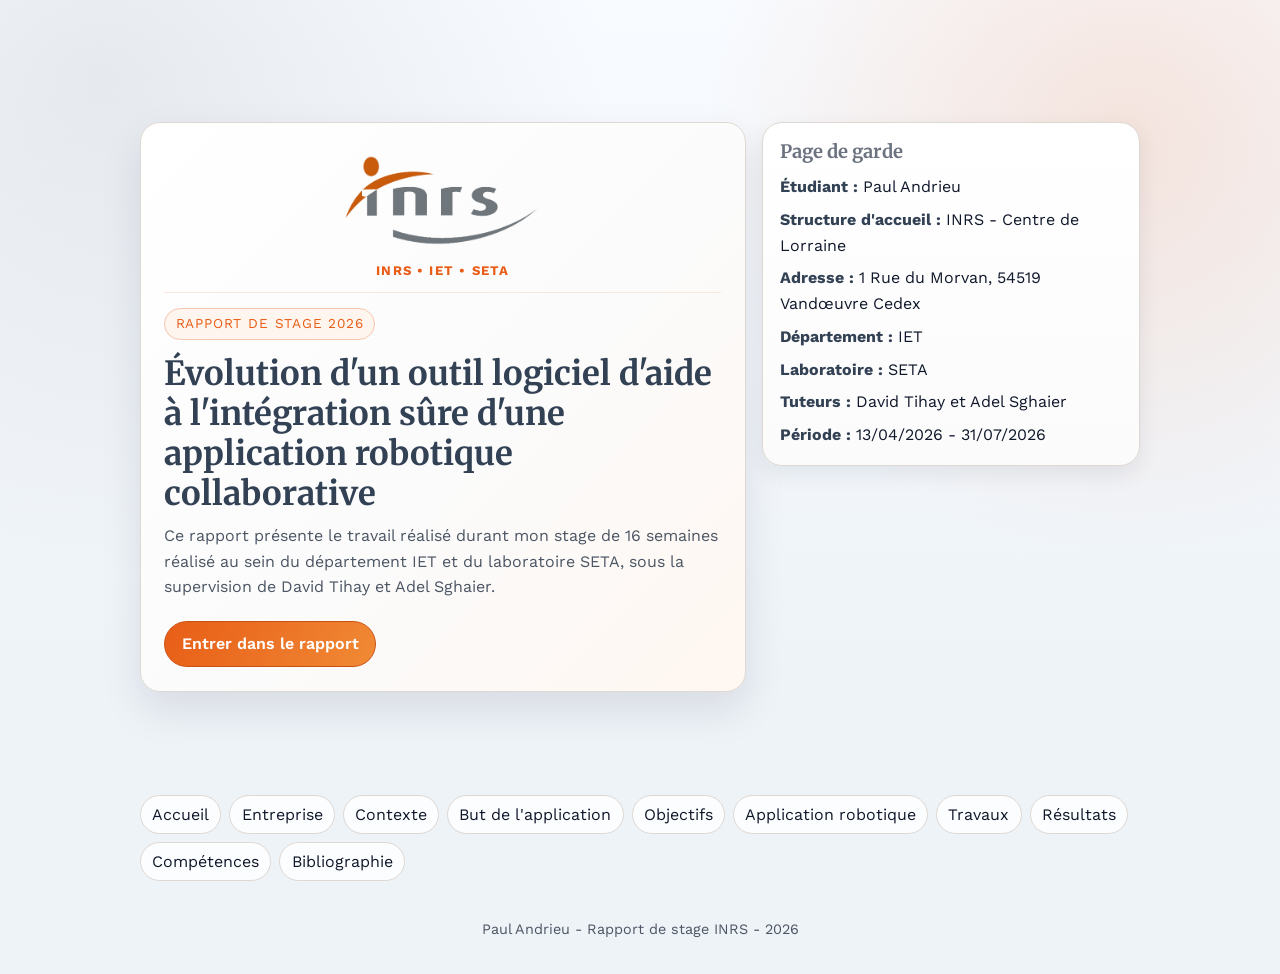
==== index.html @ 903f8e4b "Ajout du rapport de stage" ====
<!DOCTYPE html>
<html lang="fr">

<head>
	<meta charset="UTF-8" />
	<meta name="viewport" content="width=device-width, initial-scale=1.0" />
	<title>Rapport de stage - INRS SETA</title>
	<link rel="preconnect" href="https://fonts.googleapis.com" />
	<link rel="preconnect" href="https://fonts.gstatic.com" crossorigin />
	<link
		href="https://fonts.googleapis.com/css2?family=Merriweather:wght@400;700&family=Work+Sans:wght@400;500;700&display=swap"
		rel="stylesheet" />
	<link rel="stylesheet" href="styles.css" />
</head>

<body>
	<header class="cover" id="top">
		<div class="container cover-grid">
			<div class="cover-main">
				<div class="cover-brand">
					<img class="cover-logo" src="img/logo.png" alt="Logo de l'INRS" />
					<p class="cover-kicker">INRS • IET • SETA</p>
				</div>
				<span class="tag">Rapport de stage 2026</span>
				<h1>Évolution d'un outil logiciel d'aide à l'intégration sûre d'une application robotique collaborative
				</h1>
				<p class="subtitle">
					Ce rapport présente le travail réalisé durant mon stage de 16 semaines réalisé au sein du
					département IET et du laboratoire SETA, sous la supervision de David Tihay et Adel Sghaier.
				</p>
				<a class="cover-cta" href="entreprise.html">Entrer dans le rapport</a>
			</div>
			<aside class="cover-side" aria-label="Informations de garde">
				<h2>Page de garde</h2>
				<p><strong>Étudiant :</strong> Paul Andrieu</p>
				<p><strong>Structure d'accueil :</strong> INRS - Centre de Lorraine</p>
				<p><strong>Adresse :</strong> 1 Rue du Morvan, 54519 Vandœuvre Cedex</p>
				<p><strong>Département :</strong> IET</p>
				<p><strong>Laboratoire :</strong> SETA</p>
				<p><strong>Tuteurs :</strong> David Tihay et Adel Sghaier</p>
				<p><strong>Période :</strong> 13/04/2026 - 31/07/2026</p>
			</aside>
		</div>
	</header>

	<nav class="container nav-portfolio" aria-label="Sommaire">
		<a href="index.html">Accueil</a>
		<a href="entreprise.html">Entreprise</a>
		<a href="contexte.html">Contexte</a>
		<a href="but.html">But de l'application</a>
		<a href="objectifs.html">Objectifs</a>
		<a href="application.html">Application robotique</a>
		<a href="travaux.html">Travaux</a>
		<a href="resultats.html">Résultats</a>
		<a href="competences.html">Compétences</a>
		<a href="biblio.html">Bibliographie</a>
	</nav>

	<footer class="container">
		<p>Paul Andrieu - Rapport de stage INRS - 2026</p>
	</footer>
</body>

</html>
---- styles.css ----
:root {
	--bg: #eef3f8;
	--bg-2: #f8fbff;
	--card: #ffffff;
	--ink: #0f172a;
	--muted: #4b5563;
	--title: #6b7280;
	--title-dark: #334155;
	--accent: #e85d17;
	--accent-2: #e85d17;
	--accent-soft: #fff0e8;
	--line: #ded8d2;
	--shadow: 0 18px 42px rgba(15, 23, 42, 0.1);
	--shadow-soft: 0 8px 22px rgba(15, 23, 42, 0.08);
}

* {
	box-sizing: border-box;
	margin: 0;
	padding: 0;
}

body {
	font-family: "Work Sans", sans-serif;
	color: var(--ink);
	background:
		radial-gradient(circle at 8% 8%, rgba(107, 114, 128, 0.12) 0%, transparent 34%),
		radial-gradient(circle at 88% 14%, rgba(232, 93, 23, 0.14) 0%, transparent 30%),
		linear-gradient(180deg, var(--bg-2) 0%, var(--bg) 70%);
	line-height: 1.6;
	min-height: 100vh;
}

.container {
	width: min(1000px, 92%);
	margin: 0 auto;
}

.cover {
	padding: 2.6rem 0 1.2rem;
	min-height: 88vh;
	display: flex;
	align-items: center;
}

.cover-grid {
	display: grid;
	grid-template-columns: 1.6fr 1fr;
	gap: 1rem;
	align-items: start;
	animation: fadeIn 700ms ease-out;
}

.cover-main {
	background: linear-gradient(135deg, #ffffff 0%, #fbfbfb 55%, #fff7f1 100%);
	border: 1px solid var(--line);
	border-radius: 20px;
	padding: 1.4rem 1.45rem 1.5rem;
	box-shadow: var(--shadow);
}

.cover-brand {
	display: grid;
	justify-items: center;
	gap: 0.3rem;
	margin-bottom: 0.9rem;
	padding-bottom: 0.7rem;
	border-bottom: 1px solid rgba(232, 93, 23, 0.12);
}

.cover-side {
	background: linear-gradient(180deg, #ffffff 0%, #fbfbfb 100%);
	border: 1px solid var(--line);
	border-radius: 20px;
	padding: 1.1rem;
	box-shadow: var(--shadow-soft);
	display: grid;
	gap: 0.45rem;
}

.cover-side h2 {
	font-size: 1.15rem;
	margin-bottom: 0.25rem;
	color: var(--title);
}

.cover-kicker {
	text-transform: uppercase;
	letter-spacing: 0.09em;
	font-size: 0.82rem;
	color: var(--accent-2);
	margin: 0;
	font-weight: 700;
}

.cover-cta {
	display: inline-block;
	margin-top: 0.9rem;
	background: linear-gradient(120deg, #e85d17 0%, #f08a35 100%);
	color: #ffffff;
	text-decoration: none;
	padding: 0.58rem 1.02rem;
	border-radius: 999px;
	border: 1px solid #c95212;
	font-weight: 600;
	transition: transform 150ms ease, box-shadow 150ms ease;
}

.cover-cta:hover {
	transform: translateY(-1px);
	box-shadow: 0 10px 20px rgba(232, 93, 23, 0.26);
}

.tag {
	display: inline-block;
	font-size: 0.85rem;
	letter-spacing: 0.06em;
	text-transform: uppercase;
	background: #fff5ef;
	color: var(--accent-2);
	border: 1px solid #f6c7ae;
	padding: 0.25rem 0.65rem;
	border-radius: 999px;
	margin: 0 0 0.9rem;
}

h1,
h2,
h3,
h4,
h5 {
	font-family: "Merriweather", serif;
	line-height: 1.2;
	color: var(--title);
}

h1 {
	font-size: clamp(1.95rem, 2.6vw, 3rem);
	margin-bottom: 0.6rem;
	color: var(--title-dark);
}

strong.a {
	font-weight: 700;
	color: var(--title);
}

.site-footer {
	margin-top: 40px;
	padding-bottom: 30px;
}

.page-navigation {
	display: flex;
	justify-content: space-between;
	gap: 20px;
	margin-bottom: 25px;
}

.nav-btn {
	display: flex;
	align-items: center;
	gap: 12px;
	text-decoration: none;
	background-color: #ffffff;
	border: 1px solid #e2e8f0;
	padding: 12px 20px;
	border-radius: 12px;
	color: #6b7280;
	font-weight: 500;
	box-shadow: 0 2px 4px rgba(0, 0, 0, 0.02);
	transition: all 0.2s ease;
	flex: 1;
	max-width: 280px;
}


.btn-next {
	margin-left: auto;
	justify-content: flex-end;
	border-right: 4px solid #e85d17;
}

.btn-prev {
	justify-content: flex-start;
	border-left: 4px solid #e85d17;
}

.nav-btn:hover {
	background-color: #f8fafc;
	transform: translateY(-1px);
	box-shadow: 0 4px 6px -1px rgba(0, 0, 0, 0.05);
}

.nav-text {
	display: flex;
	flex-direction: column;
	font-size: 0.95rem;
	line-height: 1.3;
}

.nav-text small {
	color: #e85d17;
	font-weight: 400;
	font-size: 0.8rem;
}

.arrow {
	font-size: 1.1rem;
	font-weight: bold;
}

.footer-divider {
	border: 0;
	border-top: 1px solid #e2e8f0;
	margin-bottom: 15px;
}

.footer-credits {
	text-align: center;
	font-size: 0.85rem;
	color: #64748b;
}

b,
strong {
	font-weight: 700;
	color: var(--title-dark);
}

.subtitle {
	color: var(--muted);
	max-width: 70ch;
	margin-bottom: 0.4rem;
}

.nav-portfolio {
	display: flex;
	flex-wrap: wrap;
	gap: 0.5rem;
	margin-top: 0.2rem;
	margin-bottom: 1.6rem;
}

.nav-portfolio a {
	color: var(--ink);
	text-decoration: none;
	border: 1px solid var(--line);
	background: rgba(255, 255, 255, 0.82);
	padding: 0.35rem 0.7rem;
	border-radius: 999px;
	transition: transform 150ms ease, border-color 150ms ease;
}

.nav-portfolio a:hover {
	transform: translateY(-1px);
	border-color: var(--accent);
}

.page-grid {
	display: grid;
	gap: 1rem;
	padding: 0.2rem 0 2rem;
}

.page-header {
	padding: 1.5rem 0 0.7rem;
	animation: fadeIn 700ms ease-out;
}

.page-title-card {
	background: linear-gradient(130deg, #ffffff 0%, #fbfbfb 100%);
	border: 1px solid var(--line);
	border-radius: 18px;
	padding: 1rem 1.1rem;
	box-shadow: var(--shadow);
}

.top-nav {
	display: flex;
	flex-wrap: wrap;
	gap: 0.45rem;
	margin-top: 0.8rem;
}

.top-nav a {
	color: var(--ink);
	text-decoration: none;
	border: 1px solid var(--line);
	background: rgba(255, 255, 255, 0.88);
	padding: 0.32rem 0.68rem;
	border-radius: 999px;
}

.top-nav a:hover {
	border-color: var(--accent);
}

.logo-card {
	display: grid;
	gap: 0.55rem;
	align-items: center;
	justify-items: center;
	padding: 1.1rem;
	background: linear-gradient(160deg, #ffffff 0%, #f6faff 100%);
	border: 1px solid var(--line);
	border-radius: 18px;
	box-shadow: var(--shadow-soft);
}

.brand-logo {
	width: min(320px, 90%);
	height: auto;
	object-fit: contain;
}

.cover-logo {
	width: min(210px, 76%);
	display: block;
	margin: 0 auto;
}

.two-col {
	display: grid;
	grid-template-columns: 1.35fr 1fr;
	gap: 1rem;
}

.presentation-slide-card {
	padding: 0;
	overflow: hidden;
	border-color: var(--line);
}

.presentation-slide-figure {
	display: grid;
	gap: 0;
}

.presentation-slide-image {
	display: block;
	width: 100%;
	height: auto;
	object-fit: contain;
	max-height: 78vh;
}

.presentation-slide-figure figcaption {
	padding: 0.75rem 1rem;
	font-size: 0.92rem;
	color: var(--muted);
	text-align: center;
	border-top: 1px solid var(--line);
	background: linear-gradient(180deg, #ffffff 0%, #fbfbfb 100%);
}

.work-environment-card {
	background: linear-gradient(180deg, #ffffff 0%, #fbfbfb 100%);
	border-color: var(--line);
	box-shadow: var(--shadow);
}

.section-heading {
	display: grid;
	gap: 0.4rem;
	margin-bottom: 1rem;
	padding-bottom: 0.85rem;
	border-bottom: 1px solid rgba(232, 93, 23, 0.12);
}

.section-heading h2 {
	font-size: clamp(1.55rem, 2.2vw, 2.1rem);
	color: var(--title);
}

.work-environment-body {
	display: grid;
	gap: 0.9rem;
	max-width: 78ch;
}

.work-environment-body p {
	font-size: 1.02rem;
	line-height: 1.75;
	color: #243144;
}

.work-environment-lead {
	padding: 0.95rem 1rem;
	background: linear-gradient(180deg, #fff9f4 0%, #ffffff 100%);
	border-left: 4px solid var(--accent);
	border-radius: 12px;
	box-shadow: 0 8px 20px rgba(232, 93, 23, 0.08);
}

.work-environment-list {
	list-style: disc;
	margin: 0.2rem 0 0.2rem 1.4rem;
	display: grid;
	gap: 0.55rem;
	color: #243144;
	font-size: 1.02rem;
	line-height: 1.65;
}

.work-environment-list li::marker {
	color: var(--accent);
}

.card {
	background: var(--card);
	border: 1px solid var(--line);
	border-radius: 18px;
	box-shadow: var(--shadow-soft);
	padding: 1.1rem;
	animation: rise 550ms ease-out;
}

.card h2 {
	font-size: 1.22rem;
	margin-bottom: 0.55rem;
}

.card h3,
.card h4,
.card h5 {
	font-family: "Merriweather", serif;
	color: var(--title);
}

.meta {
	display: grid;
	grid-template-columns: repeat(auto-fit, minmax(220px, 1fr));
	gap: 0.5rem;
	margin-top: 0.8rem;
}

.meta p {
	border-left: 3px solid var(--accent);
	padding-left: 0.55rem;
	color: #33322f;
}

ul {
	margin: 0.5rem 0 0.2rem 1.2rem;
}

.figures-grid {
	display: grid;
	grid-template-columns: repeat(auto-fit, minmax(260px, 1fr));
	gap: 0.9rem;
	margin-top: 0.9rem;
}

.figure-placeholder {
	display: grid;
	gap: 0.45rem;
}
.figure-placeholder a {
	scroll-margin-top: 100px;
}


.figure-image {
	width: 100%;
	height: auto;
	max-height: 380px;
	object-fit: cover;
	border: 1px solid #e1d7cf;
	border-radius: 12px;
	box-shadow: 0 6px 14px rgba(70, 48, 34, 0.12);
}

.figure-placeholder figcaption {
	font-size: 0.9rem;
	color: var(--muted);
}

footer {
	color: var(--muted);
	font-size: 0.9rem;
	padding: 0.7rem 0 2.1rem;
	text-align: center;
}

@media (max-width: 640px) {
	.cover {
		min-height: auto;
		padding-top: 1.4rem;
		padding-bottom: 0.5rem;
	}

	.cover-grid {
		grid-template-columns: 1fr;
	}

	.cover-main,
	.cover-side {
		padding: 1rem;
	}

	.cover-logo {
		width: min(180px, 80%);
	}

	.two-col {
		grid-template-columns: 1fr;
	}

	.nav-portfolio {
		margin-bottom: 1rem;
	}

	.card {
		padding: 1rem;
	}

	.work-environment-body p {
		font-size: 0.98rem;
	}

	.work-environment-list {
		font-size: 0.98rem;
		margin-left: 1.2rem;
	}
}

@keyframes fadeIn {
	from {
		opacity: 0;
		transform: translateY(8px);
	}

	to {
		opacity: 1;
		transform: translateY(0);
	}
}

@keyframes rise {
	from {
		opacity: 0;
		transform: translateY(10px);
	}

	to {
		opacity: 1;
		transform: translateY(0);
	}
}

.stack-table {
	width: 100%;
	border-collapse: collapse;
	margin-top: 0.5rem;
	background: var(--card);
	border: 1px solid var(--line);
	border-radius: 8px;
	overflow: hidden;
	font-size: 0.95rem;
}

.stack-table th,
.stack-table td {
	padding: 0.8rem 1rem;
	text-align: left;
	vertical-align: top;
}

.stack-table th {
	background-color: var(--accent-soft);
	color: var(--accent);
	font-weight: 700;
	font-family: "Merriweather", serif;
	border-bottom: 2px solid var(--line);
}

.stack-table tr:not(:last-child) {
	border-bottom: 1px solid var(--line);
}

.stack-table td:first-child {
	width: 30%;
	background-color: #fcfdfe;
}

.tech-cell {
	width: 25%;
	text-align: center;
	vertical-align: middle !important;
	background-color: #fcfdfe;
	padding: 1rem !important;
}

.table-logo {
	max-height: 35px;
	width: auto;
	max-width: 90px;
	object-fit: contain;
	display: inline-block;
	margin: 0.2rem;
	filter: drop-shadow(0 1px 3px rgba(0, 0, 0, 0.05));
}

.tech-title {
	font-family: "Work Sans", sans-serif;
	font-size: 1.05rem;
	font-weight: 700;
	color: var(--title-dark);
	margin-bottom: 0.35rem;
}

.info-block {
	margin: 1.5rem 0;
}

.tags-grid {
	display: flex;
	flex-wrap: wrap;
	gap: 0.5rem;
	margin-top: 0.8rem;
}

.tags-grid span {
	font-size: 0.88rem;
	padding: 0.35rem 0.75rem;
	border-radius: 6px;
	font-weight: 500;
	border: 1px solid transparent;
}

.danger-tags span {
	background-color: #fdf2f2;
	color: #9b1c1c;
	border-color: #fbd5d5;
}

.prevention-tags span {
	background-color: #f3faf7;
	color: #03543f;
	border-color: #def7ec;
}

.note-text {
	font-size: 0.9rem;
	color: #6b7280;
	border-left: 3px solid var(--line);
	padding-left: 0.8rem;
	margin-top: 1.2rem;
}

.steps-container {
	display: flex;
	flex-wrap: wrap;
	gap: 12px;
	margin: 20px 0;
	justify-content: space-between;
}

.step-badge {
	display: flex;
	align-items: center;
	background-color: #f7f7f7;
	border-left: 4px solid var(--accent);
	padding: 8px 14px;
	border-radius: 4px 12px 12px 4px;
	box-shadow: 0 1px 3px rgba(0, 0, 0, 0.05);
	flex: 1 1 calc(20% - 12px);
	min-width: 160px;
}

.step-link {
	text-decoration: none;
	color: inherit;
	transition: transform 150ms ease, box-shadow 150ms ease, border-color 150ms ease;
}

.step-link:hover {
	transform: translateY(-2px);
	box-shadow: 0 8px 18px rgba(232, 93, 23, 0.14);
	border-left-color: var(--accent-2);
}

.step-number {
	font-weight: bold;
	color: var(--accent);
	margin-right: 8px;
	font-size: 1.1em;
}

.step-text {
	font-size: 0.9rem;
	font-weight: 600;
	color: #334155;
	line-height: 1.2;
}

.objectives-wrapper {
	display: flex;
	flex-direction: column;
	gap: 20px;
	margin-top: 15px;

}


.objective-card {
	background-color: #ffffff;
	border: 1px solid var(--line);
	border-left: 5px solid var(--accent);
	padding: 18px 20px;
	border-radius: 6px;
	box-shadow: 0 1px 3px rgba(0, 0, 0, 0.05);
}

.objective-content h3 {
	margin: 0 0 8px 0;
	color: var(--title-dark);
	font-size: 1.1rem;
}

.objective-content p {
	margin: 0;
	color: #475569;
	font-size: 0.95rem;
	line-height: 1.5;
}

.result-video-section {
    display: grid;
    gap: 1rem;
    scroll-snap-align: center;
	position: relative;
   
}


.result-video-body {
	display: grid;
	gap: 0.85rem;
}

.result-video-body p {
	color: #475569;
	line-height: 1.7;
}

.result-video {
	width: 100%;
	aspect-ratio: 16 / 9; 
	max-height: 50vh;
	border-radius: 14px;
	border: 1px solid var(--line);
	background: #000;
	box-shadow: var(--shadow-soft);
}

.scroll-anchor {
	position: absolute;
	top: 50%;
	left: 0;
	width: 1px;
	height: 1px;
	scroll-margin-top: 50vh;
	pointer-events: none;
}

html {
	scroll-behavior: smooth;
	scroll-snap-type: y proximity; scroll-snap-type: y proximity; 
}

.architecture-grid {
	display: flex;
	flex-wrap: wrap;
	gap: 30px;
	margin-top: 25px;
}

.architecture-text,
.architecture-diagram {
	flex: 1 1 calc(50% - 15px);
	min-width: 320px;
}

.code-screenshot,
.architecture-figure {
	margin: 20px 0 10px 0;
	text-align: center;
}

.embedded-img {
	max-width: 100%;
	height: auto;
	border-radius: 6px;
	box-shadow: 0 2px 8px rgba(0, 0, 0, 0.08);
	cursor: zoom-in;
	transition: transform 0.2s ease;
}

.embedded-img:hover {
	transform: scale(1.02);
}

.diagram-shadow {
	border: 1px solid #e2e8f0;
	background-color: #1e1e1e;
	padding: 10px;
}

figcaption {
	margin-top: 8px;
	font-size: 0.85rem;
	color: #64748b;
	font-style: italic;
}

code {
	background-color: #f1f5f9;
	color: #0f172a;
	padding: 2px 6px;
	border-radius: 4px;
	font-family: 'Courier New', Courier, monospace;
	font-size: 0.9em;
}

.lightbox-overlay {
	position: fixed;
	inset: 0;
	display: none;
	align-items: center;
	justify-content: center;
	background: rgba(15, 23, 42, 0.9);
	z-index: 1000;
	padding: 40px;
	cursor: zoom-out;
}

.lightbox-overlay:target {
	display: flex;
}

.lightbox-overlay img {
	max-width: 90vw;
	max-height: 90vh;
	border-radius: 8px;
	box-shadow: 0 8px 40px rgba(0, 0, 0, 0.5);
}

.lightbox-close {
	position: absolute;
	top: 24px;
	right: 32px;
	color: #fff;
	font-size: 2rem;
	line-height: 1;
	text-decoration: none;
}
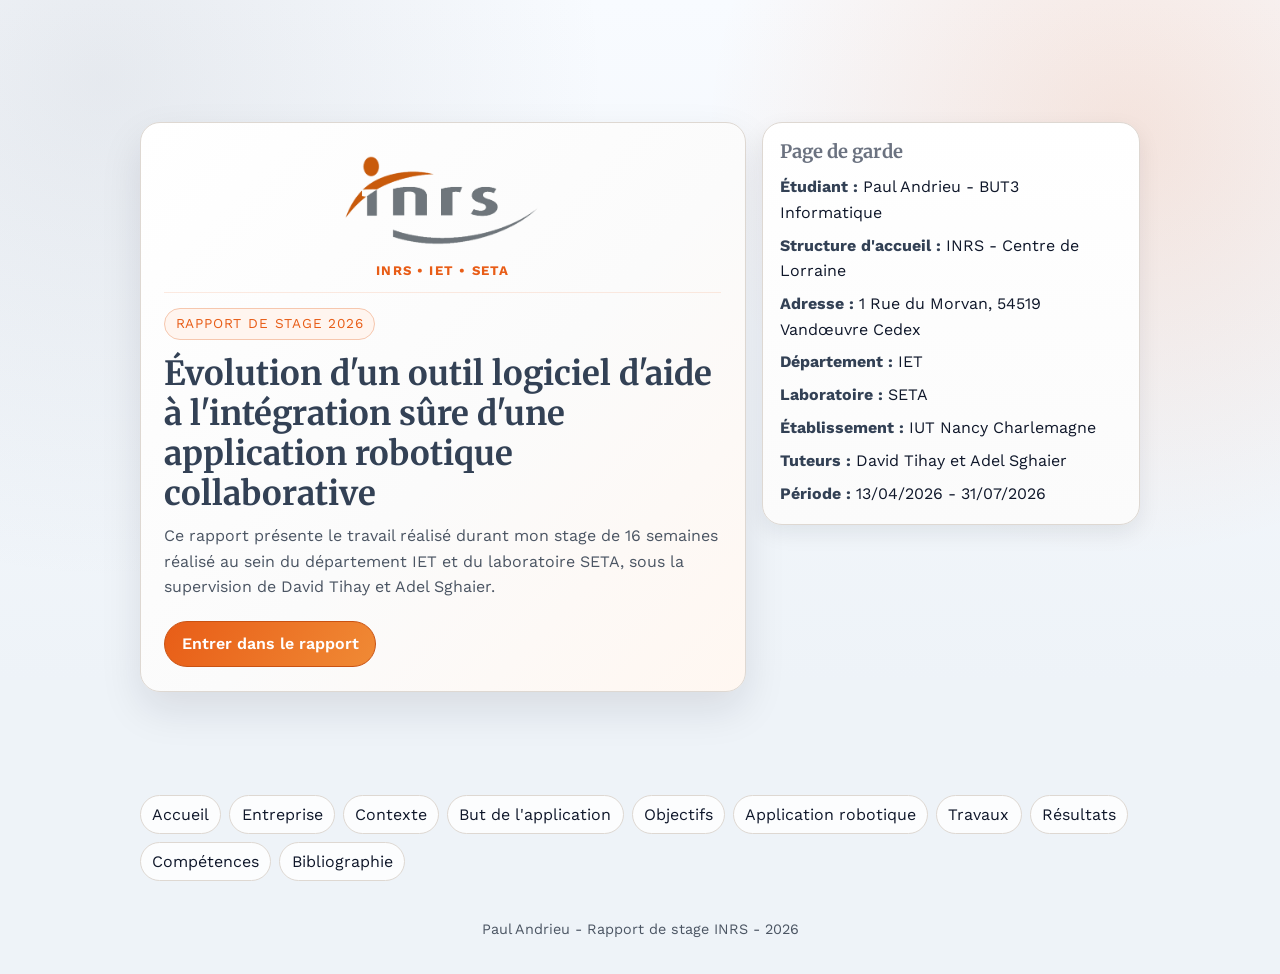
==== commit 14a359fb: "fix : Vocabulaire" ====
--- a/index.html
+++ b/index.html
@@ -32,11 +32,12 @@
 			</div>
 			<aside class="cover-side" aria-label="Informations de garde">
 				<h2>Page de garde</h2>
-				<p><strong>Étudiant :</strong> Paul Andrieu</p>
+				<p><strong>Étudiant :</strong> Paul Andrieu - BUT3 Informatique</p>
 				<p><strong>Structure d'accueil :</strong> INRS - Centre de Lorraine</p>
 				<p><strong>Adresse :</strong> 1 Rue du Morvan, 54519 Vandœuvre Cedex</p>
 				<p><strong>Département :</strong> IET</p>
 				<p><strong>Laboratoire :</strong> SETA</p>
+				<p><strong>Établissement :</strong> IUT Nancy Charlemagne</p>
 				<p><strong>Tuteurs :</strong> David Tihay et Adel Sghaier</p>
 				<p><strong>Période :</strong> 13/04/2026 - 31/07/2026</p>
 			</aside>
--- a/styles.css
+++ b/styles.css
@@ -856,3 +856,70 @@
 	line-height: 1;
 	text-decoration: none;
 }
+
+:root {
+	--container-max-width: 1000px; 
+}
+
+.toc-sidebar {
+	position: fixed;
+	top: 140px;
+	left: calc((100vw - var(--container-max-width)) / 2 - 270px);
+	width: 250px;
+	z-index: 10;
+}
+
+.toc-nav {
+	background: #fff;
+	border: 1px solid #e2e8f0;
+	border-radius: 14px;
+	padding: 1.25rem 1rem;
+	max-height: calc(100vh - 180px);
+	overflow-y: auto;
+}
+
+.toc-title {
+	font-size: 0.75rem;
+	text-transform: uppercase;
+	letter-spacing: 0.05em;
+	color: #94a3b8;
+	margin: 0 0 0.75rem 0;
+	font-weight: 700;
+}
+
+.toc-nav ul {
+	list-style: none;
+	margin: 0;
+	padding: 0;
+	display: grid;
+	gap: 0.15rem;
+}
+
+.toc-nav a {
+	display: block;
+	padding: 0.45rem 0.6rem;
+	border-radius: 8px;
+	color: #475569;
+	text-decoration: none;
+	font-size: 0.88rem;
+	line-height: 1.4;
+	border-left: 2px solid transparent;
+	transition: background-color 0.15s ease, color 0.15s ease, border-color 0.15s ease;
+}
+
+.toc-nav a:hover {
+	background-color: #f1f5f9;
+	color: #e85d17;
+	border-left-color: #e85d17;
+}
+
+[id] {
+	scroll-margin-top: 24px;
+}
+
+
+@media (max-width: calc(1000px + 620px)) {
+	.toc-sidebar {
+		display: none;
+	}
+}
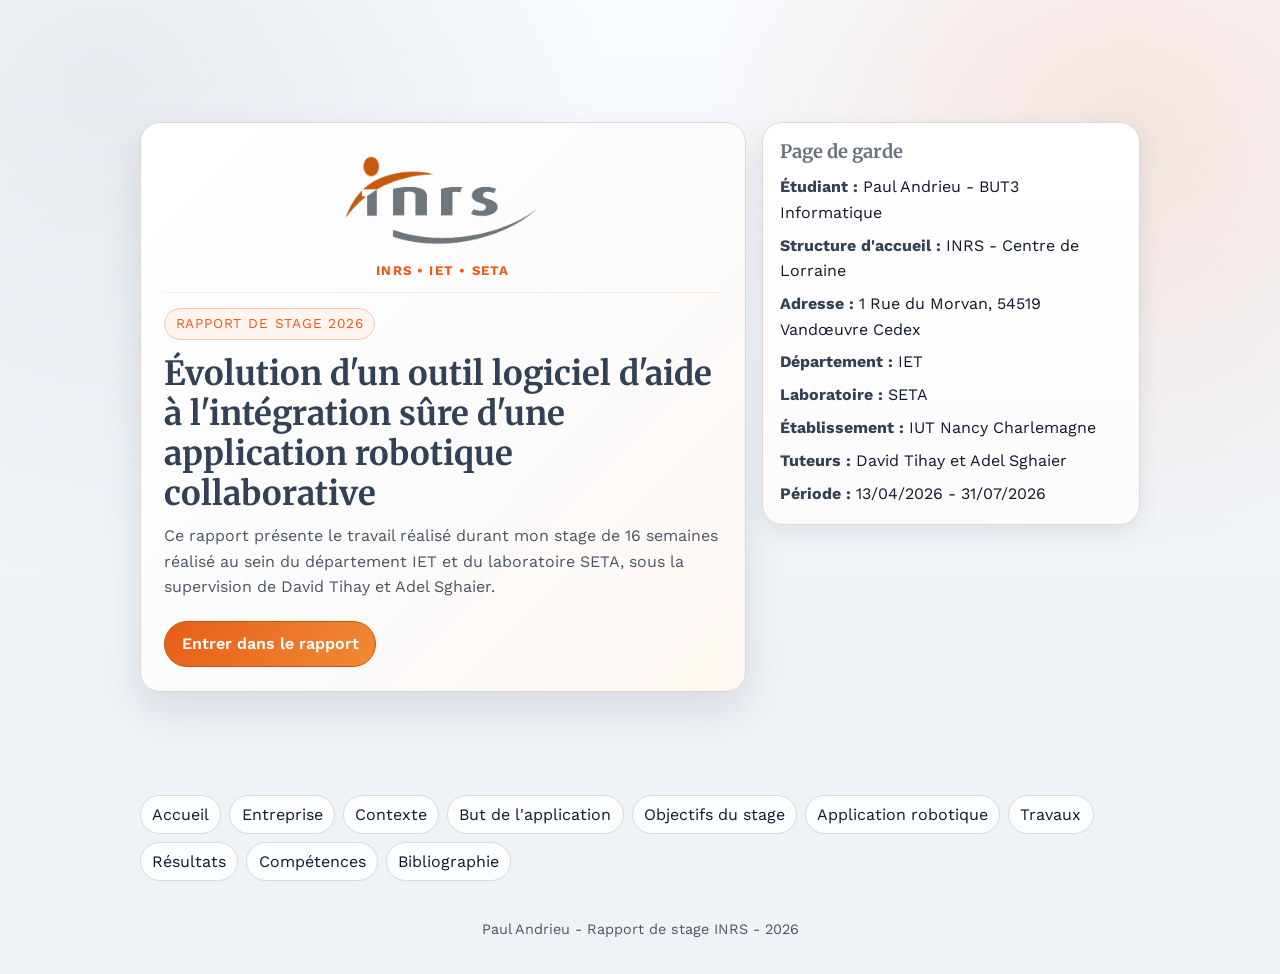
==== commit c53a8510: "feat : Restructuration" ====
--- a/index.html
+++ b/index.html
@@ -49,7 +49,7 @@
 		<a href="entreprise.html">Entreprise</a>
 		<a href="contexte.html">Contexte</a>
 		<a href="but.html">But de l'application</a>
-		<a href="objectifs.html">Objectifs</a>
+		<a href="objectifs.html">Objectifs du stage</a>
 		<a href="application.html">Application robotique</a>
 		<a href="travaux.html">Travaux</a>
 		<a href="resultats.html">Résultats</a>
--- a/styles.css
+++ b/styles.css
@@ -922,4 +922,20 @@
 	.toc-sidebar {
 		display: none;
 	}
+}
+.pdf-embed-wrapper {
+	width: 100%;
+	max-width: 900px;
+	margin: 0 auto;
+	border-radius: 12px;
+	overflow: hidden;
+	border: 1px solid #e2e8f0;
+	box-shadow: 0 6px 14px rgba(70, 48, 34, 0.12);
+}
+
+.pdf-embed {
+	width: 100%;
+	height: 85vh;
+	border: none;
+	display: block;
 }
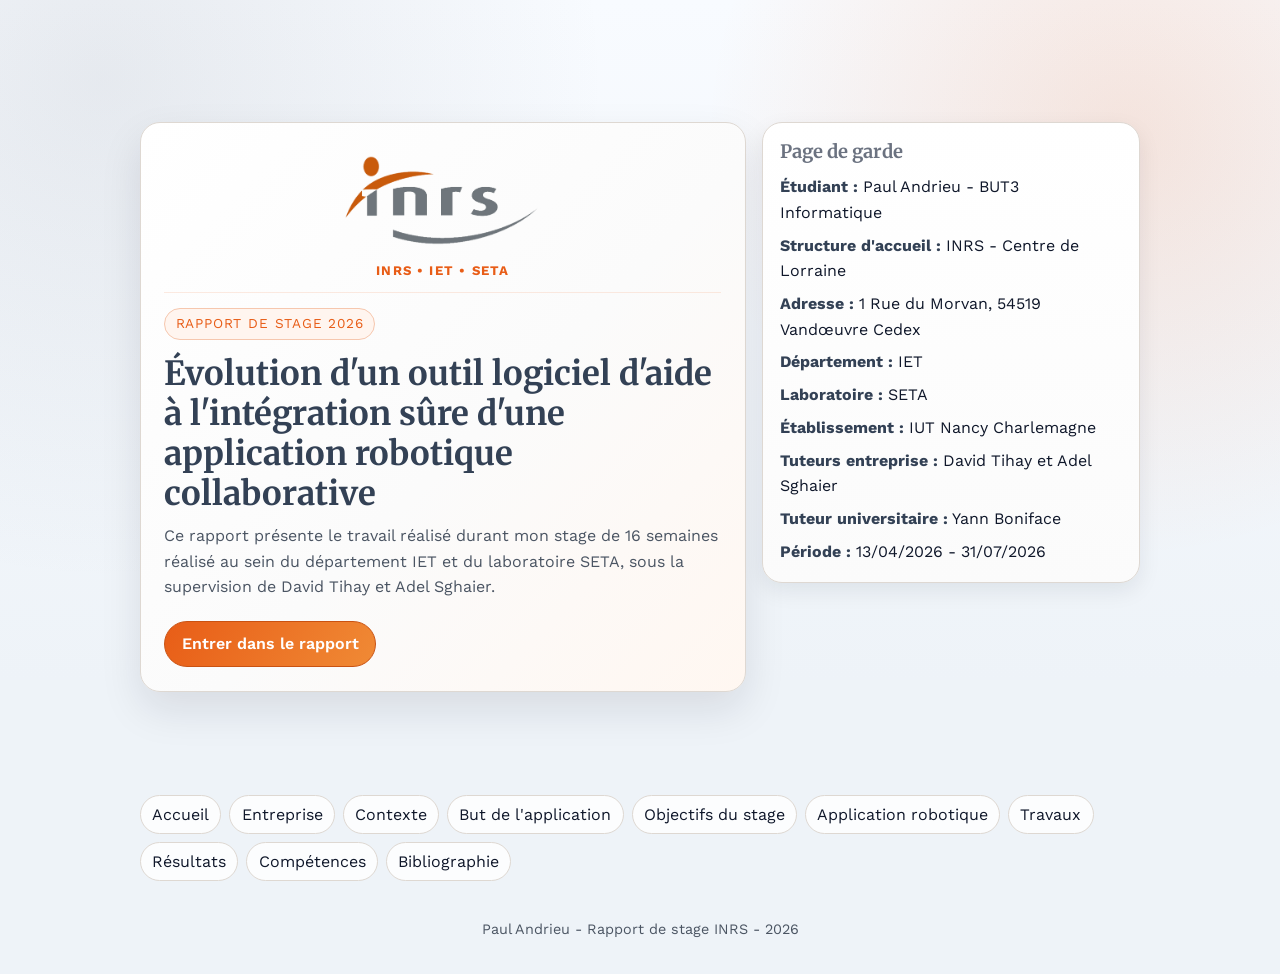
==== commit a3b27808: "fix : Mise en page" ====
--- a/index.html
+++ b/index.html
@@ -38,7 +38,8 @@
 				<p><strong>Département :</strong> IET</p>
 				<p><strong>Laboratoire :</strong> SETA</p>
 				<p><strong>Établissement :</strong> IUT Nancy Charlemagne</p>
-				<p><strong>Tuteurs :</strong> David Tihay et Adel Sghaier</p>
+				<p><strong>Tuteurs entreprise :</strong> David Tihay et Adel Sghaier</p>
+				<p><strong>Tuteur universitaire :</strong> Yann Boniface</p>
 				<p><strong>Période :</strong> 13/04/2026 - 31/07/2026</p>
 			</aside>
 		</div>
--- a/styles.css
+++ b/styles.css
@@ -938,4 +938,53 @@
 	height: 85vh;
 	border: none;
 	display: block;
+}
+.video-tabs {
+	margin: 20px 0;
+}
+
+.video-tabs input[type="radio"] {
+	display: none;
+}
+
+.video-tabs-nav {
+	display: flex;
+	gap: 8px;
+	flex-wrap: wrap;
+	margin-bottom: 16px;
+}
+
+.video-tabs-nav label {
+	cursor: pointer;
+	padding: 10px 18px;
+	border-radius: 999px;
+	background: #f1f5f9;
+	color: #475569;
+	font-weight: 600;
+	font-size: 0.9rem;
+	border: 1px solid #e2e8f0;
+	transition: background-color 0.15s ease, color 0.15s ease;
+}
+
+.video-tabs-nav label:hover {
+	background: #e2e8f0;
+}
+
+.video-tab-panel {
+	display: none;
+}
+
+#tab-scenario1:checked ~ .video-tabs-panels #panel-scenario1,
+#tab-scenario2:checked ~ .video-tabs-panels #panel-scenario2,
+#tab-scenario3:checked ~ .video-tabs-panels #panel-scenario3 {
+	display: block;
+}
+
+
+#tab-scenario1:checked ~ .video-tabs-nav label[for="tab-scenario1"],
+#tab-scenario2:checked ~ .video-tabs-nav label[for="tab-scenario2"],
+#tab-scenario3:checked ~ .video-tabs-nav label[for="tab-scenario3"] {
+	background: #e85d17;
+	color: #fff;
+	border-color: #e85d17;
 }
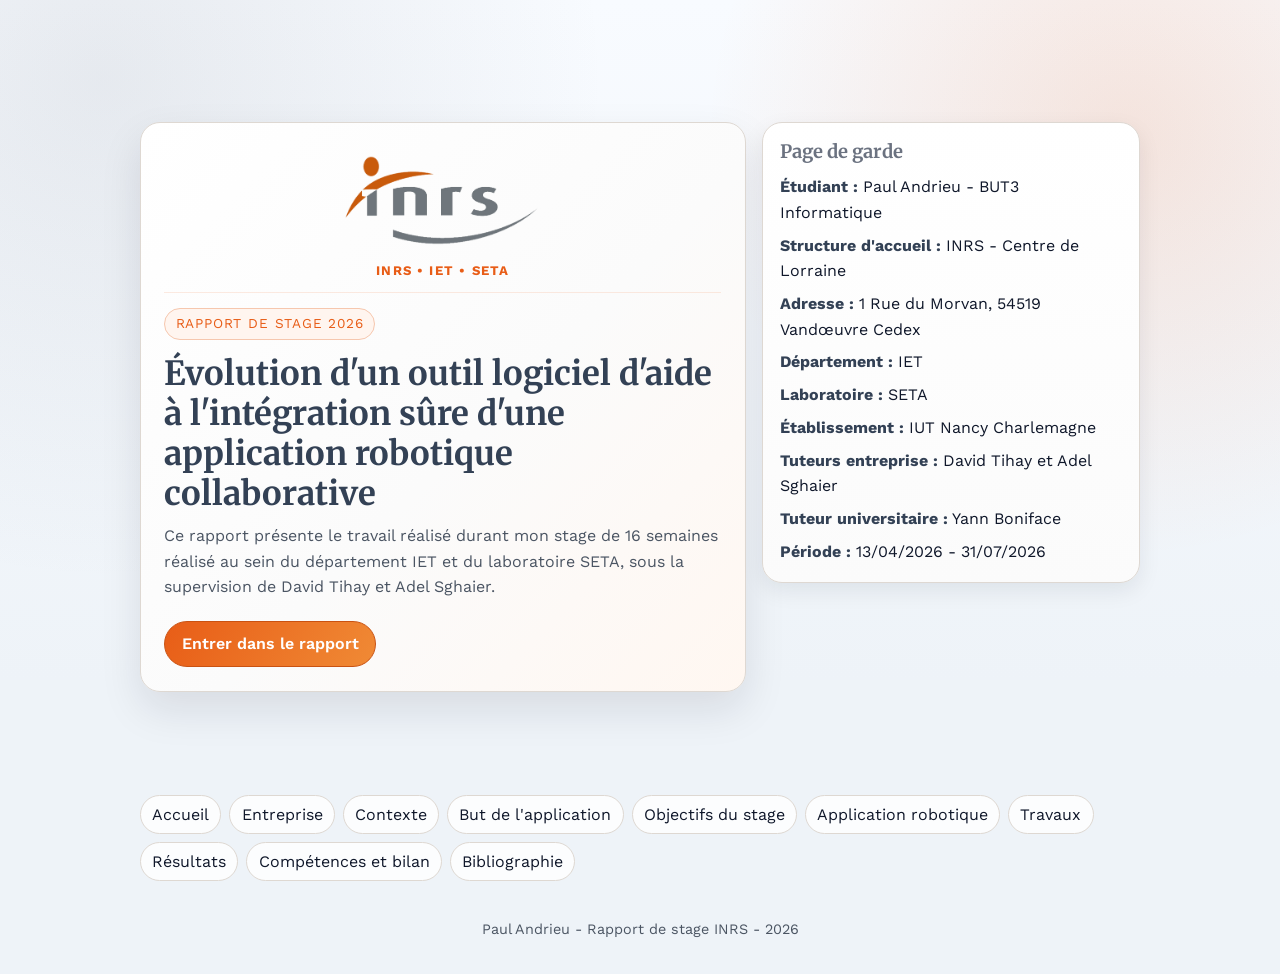
==== commit c053f256: "feat : Bilan de stage" ====
--- a/index.html
+++ b/index.html
@@ -54,7 +54,7 @@
 		<a href="application.html">Application robotique</a>
 		<a href="travaux.html">Travaux</a>
 		<a href="resultats.html">Résultats</a>
-		<a href="competences.html">Compétences</a>
+		<a href="competences.html">Compétences et bilan</a>
 		<a href="biblio.html">Bibliographie</a>
 	</nav>
 
